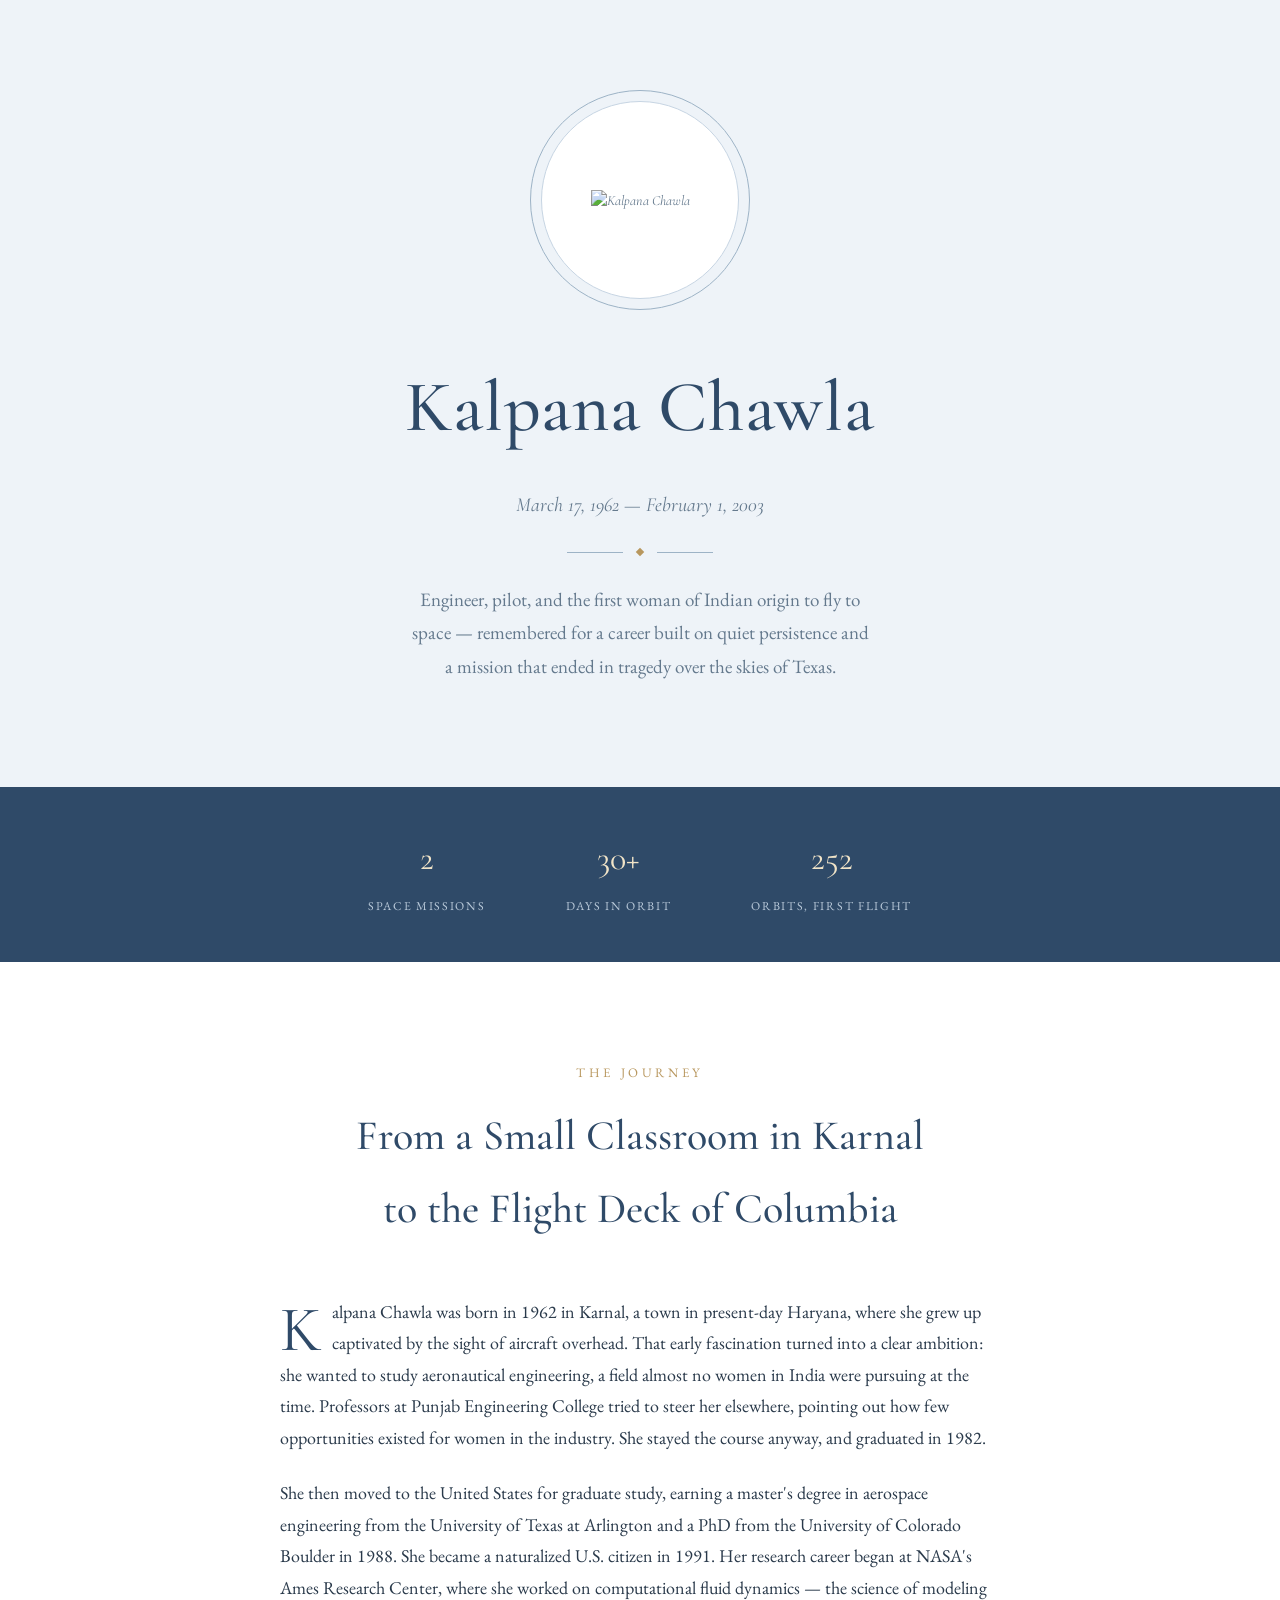
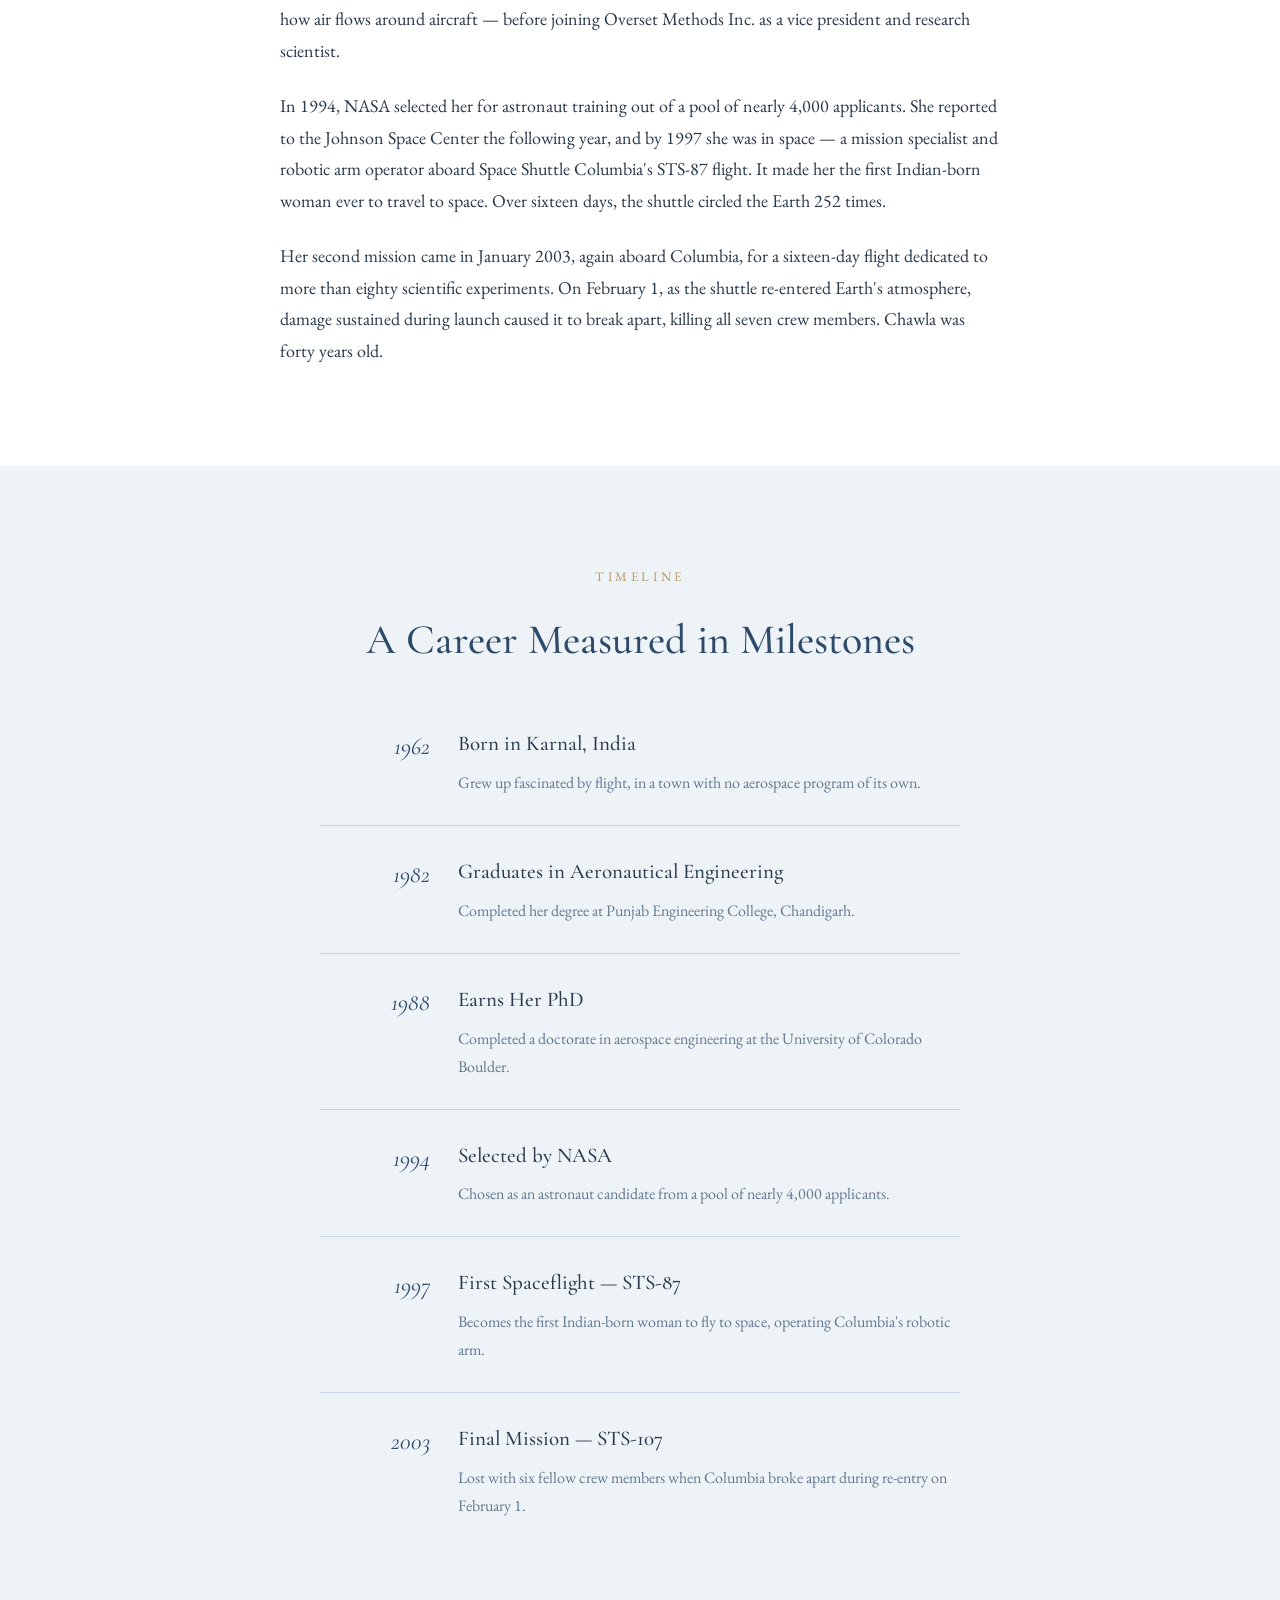
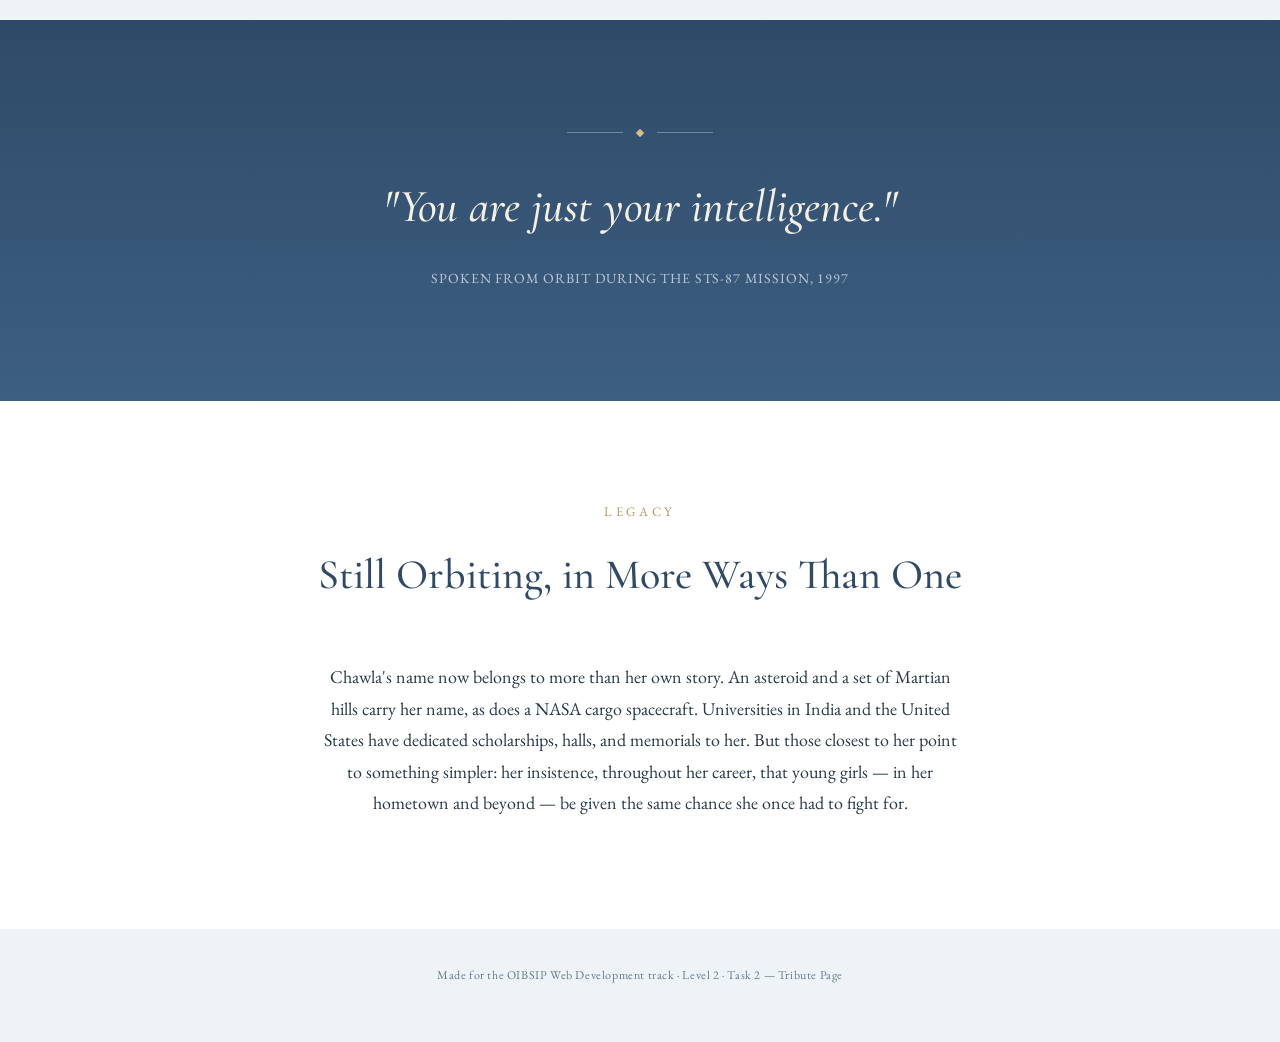
==== WebDev-L2-TributePage/index.html @ d5da19b0 "Add Level 2 Tribute Page task" ====
<!DOCTYPE html>
<html lang="en">
<head>
<meta charset="UTF-8">
<meta name="viewport" content="width=device-width, initial-scale=1.0">
<title>Kalpana Chawla — In Tribute</title>
<link rel="preconnect" href="https://fonts.googleapis.com">
<link rel="preconnect" href="https://fonts.gstatic.com" crossorigin>
<link href="https://fonts.googleapis.com/css2?family=Cormorant+Garamond:ital,wght@0,400;0,500;0,600;1,500&family=EB+Garamond:wght@400;500&display=swap" rel="stylesheet">
<style>
  :root {
    --bg-page: #eef3f8;
    --bg-panel: #ffffff;
    --bg-deep: #2f4a68;
    --bg-deep-2: #3d5f82;
    --line-soft: #c7d5e3;
    --line-deep: #9db3c6;
    --text-primary: #29394a;
    --text-muted: #64798d;
    --text-on-deep: #eef3f8;
    --gold: #b8975e;
    --font-display: 'Cormorant Garamond', serif;
    --font-body: 'EB Garamond', serif;
  }

  * { box-sizing: border-box; margin: 0; padding: 0; }

  body {
    background: var(--bg-page);
    color: var(--text-primary);
    font-family: var(--font-body);
    font-size: 18px;
    line-height: 1.75;
  }

  .ornament {
    display: flex;
    align-items: center;
    justify-content: center;
    gap: 14px;
    margin: 0 auto;
  }

  .ornament .line {
    width: 56px;
    height: 1px;
    background: var(--line-deep);
  }

  .ornament .diamond {
    width: 6px;
    height: 6px;
    background: var(--gold);
    transform: rotate(45deg);
  }

  
  .hero {
    background: var(--bg-page);
    padding: 90px 8vw 70px;
    text-align: center;
  }

  .hero .kicker {
    font-family: var(--font-body);
    font-size: 13px;
    letter-spacing: 0.28em;
    text-transform: uppercase;
    color: var(--text-muted);
    margin-bottom: 28px;
  }

  .portrait-ring {
    width: 220px;
    height: 220px;
    border-radius: 50%;
    border: 1px solid var(--line-deep);
    padding: 10px;
    margin: 0 auto 34px;
  }

  .portrait-box {
    width: 100%;
    height: 100%;
    border-radius: 50%;
    background: var(--bg-panel);
    border: 1px solid var(--line-soft);
    overflow: hidden;
    display: flex;
    align-items: center;
    justify-content: center;
  }

  .portrait-box img {
    width: 100%;
    height: 100%;
    object-fit: cover;
    display: block;
  }

  .portrait-placeholder {
    font-family: var(--font-display);
    font-style: italic;
    font-size: 14px;
    color: var(--text-muted);
    padding: 20px;
    text-align: center;
    line-height: 1.5;
  }

  .hero h1 {
    font-family: var(--font-display);
    font-weight: 500;
    font-size: clamp(44px, 6vw, 72px);
    color: var(--bg-deep);
    letter-spacing: 0.01em;
    margin-bottom: 18px;
  }

  .hero .dates {
    font-family: var(--font-display);
    font-style: italic;
    font-size: 20px;
    color: var(--text-muted);
    margin-bottom: 26px;
  }

  .hero .tagline {
    max-width: 52ch;
    margin: 0 auto 34px;
    color: var(--text-muted);
    font-size: 19px;
  }

  
  .stat-strip {
    background: var(--bg-deep);
    color: var(--text-on-deep);
    padding: 42px 8vw;
    display: flex;
    justify-content: center;
    gap: 80px;
    flex-wrap: wrap;
    text-align: center;
  }

  .stat-strip .stat-num {
    font-family: var(--font-display);
    font-size: 34px;
    color: #f1e4c8;
    display: block;
  }

  .stat-strip .stat-label {
    font-size: 12px;
    letter-spacing: 0.14em;
    text-transform: uppercase;
    color: #b9c9d9;
    margin-top: 4px;
  }

  
  .about {
    background: var(--bg-panel);
    padding: 100px 8vw;
  }

  .section-inner {
    max-width: 720px;
    margin: 0 auto;
  }

  .section-heading {
    text-align: center;
    margin-bottom: 50px;
  }

  .section-heading .kicker {
    font-size: 13px;
    letter-spacing: 0.28em;
    text-transform: uppercase;
    color: var(--gold);
    margin-bottom: 14px;
  }

  .section-heading h2 {
    font-family: var(--font-display);
    font-weight: 500;
    font-size: clamp(30px, 4vw, 42px);
    color: var(--bg-deep);
    margin-bottom: 20px;
  }

  .about p {
    margin-bottom: 24px;
    color: var(--text-primary);
  }

  .about p:last-child { margin-bottom: 0; }

  .drop-cap::first-letter {
    font-family: var(--font-display);
    font-size: 64px;
    float: left;
    line-height: 0.8;
    padding: 8px 10px 0 0;
    color: var(--bg-deep);
  }

  
  .timeline-section {
    background: var(--bg-page);
    padding: 100px 8vw;
  }

  .timeline {
    max-width: 640px;
    margin: 0 auto;
  }

  .t-item {
    display: grid;
    grid-template-columns: 110px 1fr;
    gap: 0 28px;
    padding: 28px 0;
    border-bottom: 1px solid var(--line-soft);
  }

  .t-item:first-child { padding-top: 0; }
  .t-item:last-child { border-bottom: none; padding-bottom: 0; }

  .t-year {
    font-family: var(--font-display);
    font-style: italic;
    font-size: 24px;
    color: var(--bg-deep);
    text-align: right;
  }

  .t-body h3 {
    font-family: var(--font-display);
    font-weight: 500;
    font-size: 21px;
    color: var(--text-primary);
    margin-bottom: 6px;
  }

  .t-body p {
    font-size: 16px;
    color: var(--text-muted);
  }

  
  .quote-section {
    background: var(--bg-deep);
    background-image: linear-gradient(180deg, var(--bg-deep), var(--bg-deep-2));
    color: var(--text-on-deep);
    padding: 110px 8vw;
    text-align: center;
  }

  .quote-section .ornament .line { background: #6f8aa4; }
  .quote-section .ornament .diamond { background: #d8bd8a; }

  blockquote {
    font-family: var(--font-display);
    font-style: italic;
    font-weight: 500;
    font-size: clamp(30px, 4.4vw, 46px);
    max-width: 780px;
    margin: 30px auto 20px;
    color: #f6f0e2;
  }

  .quote-attribution {
    font-size: 14px;
    letter-spacing: 0.06em;
    color: #b9c9d9;
  }

  
  .legacy {
    background: var(--bg-panel);
    padding: 100px 8vw 110px;
    text-align: center;
  }

  .legacy p {
    max-width: 640px;
    margin: 0 auto;
    color: var(--text-primary);
  }

  footer {
    background: var(--bg-page);
    text-align: center;
    padding: 36px 8vw 56px;
    font-size: 12px;
    letter-spacing: 0.05em;
    color: var(--text-muted);
  }

  @media (max-width: 700px) {
    .t-item { grid-template-columns: 76px 1fr; }
    .t-year { font-size: 19px; }
    .stat-strip { gap: 40px; }
  }
</style>
</head>
<body>

<section class="hero">


  <div class="portrait-ring">
    <div class="portrait-box">
      <div class="portrait-placeholder"><br><img src="Kalpana_Chawla.jpg"  alt="Kalpana Chawla"><br></div>
    </div>
  </div>

  <h1>Kalpana Chawla</h1>
  <p class="dates">March 17, 1962 — February 1, 2003</p>
  <div class="ornament"><span class="line"></span><span class="diamond"></span><span class="line"></span></div>
  <p class="tagline" style="margin-top: 28px;">
    Engineer, pilot, and the first woman of Indian origin to fly to space —
    remembered for a career built on quiet persistence and a mission that
    ended in tragedy over the skies of Texas.
  </p>
</section>

<div class="stat-strip">
  <div class="stat">
    <span class="stat-num">2</span>
    <span class="stat-label">Space Missions</span>
  </div>
  <div class="stat">
    <span class="stat-num">30+</span>
    <span class="stat-label">Days in Orbit</span>
  </div>
  <div class="stat">
    <span class="stat-num">252</span>
    <span class="stat-label">Orbits, First Flight</span>
  </div>
</div>

<section class="about">
  <div class="section-inner">
    <div class="section-heading">
      <p class="kicker">The Journey</p>
      <h2>From a Small Classroom in Karnal<br>to the Flight Deck of Columbia</h2>
    </div>

    <p class="drop-cap">
      Kalpana Chawla was born in 1962 in Karnal, a town in present-day Haryana,
      where she grew up captivated by the sight of aircraft overhead. That early
      fascination turned into a clear ambition: she wanted to study aeronautical
      engineering, a field almost no women in India were pursuing at the time.
      Professors at Punjab Engineering College tried to steer her elsewhere,
      pointing out how few opportunities existed for women in the industry. She
      stayed the course anyway, and graduated in 1982.
    </p>

    <p>
      She then moved to the United States for graduate study, earning a master's
      degree in aerospace engineering from the University of Texas at Arlington
      and a PhD from the University of Colorado Boulder in 1988. She became a
      naturalized U.S. citizen in 1991. Her research career began at NASA's Ames
      Research Center, where she worked on computational fluid dynamics — the
      science of modeling how air flows around aircraft — before joining Overset
      Methods Inc. as a vice president and research scientist.
    </p>

    <p>
      In 1994, NASA selected her for astronaut training out of a pool of nearly
      4,000 applicants. She reported to the Johnson Space Center the following
      year, and by 1997 she was in space — a mission specialist and robotic arm
      operator aboard Space Shuttle Columbia's STS-87 flight. It made her the
      first Indian-born woman ever to travel to space. Over sixteen days, the
      shuttle circled the Earth 252 times.
    </p>

    <p>
      Her second mission came in January 2003, again aboard Columbia, for a
      sixteen-day flight dedicated to more than eighty scientific experiments.
      On February 1, as the shuttle re-entered Earth's atmosphere, damage
      sustained during launch caused it to break apart, killing all seven crew
      members. Chawla was forty years old.
    </p>
  </div>
</section>

<section class="timeline-section">
  <div class="section-inner">
    <div class="section-heading">
      <p class="kicker">Timeline</p>
      <h2>A Career Measured in Milestones</h2>
    </div>

    <div class="timeline">
      <div class="t-item">
        <span class="t-year">1962</span>
        <div class="t-body">
          <h3>Born in Karnal, India</h3>
          <p>Grew up fascinated by flight, in a town with no aerospace program of its own.</p>
        </div>
      </div>

      <div class="t-item">
        <span class="t-year">1982</span>
        <div class="t-body">
          <h3>Graduates in Aeronautical Engineering</h3>
          <p>Completed her degree at Punjab Engineering College, Chandigarh.</p>
        </div>
      </div>

      <div class="t-item">
        <span class="t-year">1988</span>
        <div class="t-body">
          <h3>Earns Her PhD</h3>
          <p>Completed a doctorate in aerospace engineering at the University of Colorado Boulder.</p>
        </div>
      </div>

      <div class="t-item">
        <span class="t-year">1994</span>
        <div class="t-body">
          <h3>Selected by NASA</h3>
          <p>Chosen as an astronaut candidate from a pool of nearly 4,000 applicants.</p>
        </div>
      </div>

      <div class="t-item">
        <span class="t-year">1997</span>
        <div class="t-body">
          <h3>First Spaceflight — STS-87</h3>
          <p>Becomes the first Indian-born woman to fly to space, operating Columbia's robotic arm.</p>
        </div>
      </div>

      <div class="t-item">
        <span class="t-year">2003</span>
        <div class="t-body">
          <h3>Final Mission — STS-107</h3>
          <p>Lost with six fellow crew members when Columbia broke apart during re-entry on February 1.</p>
        </div>
      </div>
    </div>
  </div>
</section>

<section class="quote-section">
  <div class="ornament"><span class="line"></span><span class="diamond"></span><span class="line"></span></div>
  <blockquote>"You are just your intelligence."</blockquote>
  <p class="quote-attribution">SPOKEN FROM ORBIT DURING THE STS-87 MISSION, 1997</p>
</section>

<section class="legacy">
  <div class="section-heading">
    <p class="kicker">Legacy</p>
    <h2>Still Orbiting, in More Ways Than One</h2>
  </div>
  <p>
    Chawla's name now belongs to more than her own story. An asteroid and a
    set of Martian hills carry her name, as does a NASA cargo spacecraft.
    Universities in India and the United States have dedicated scholarships,
    halls, and memorials to her. But those closest to her point to something
    simpler: her insistence, throughout her career, that young girls — in her
    hometown and beyond — be given the same chance she once had to fight for.
  </p>
</section>

<footer>
  Made for the OIBSIP Web Development track · Level 2 · Task 2 — Tribute Page
</footer>

</body>
</html>
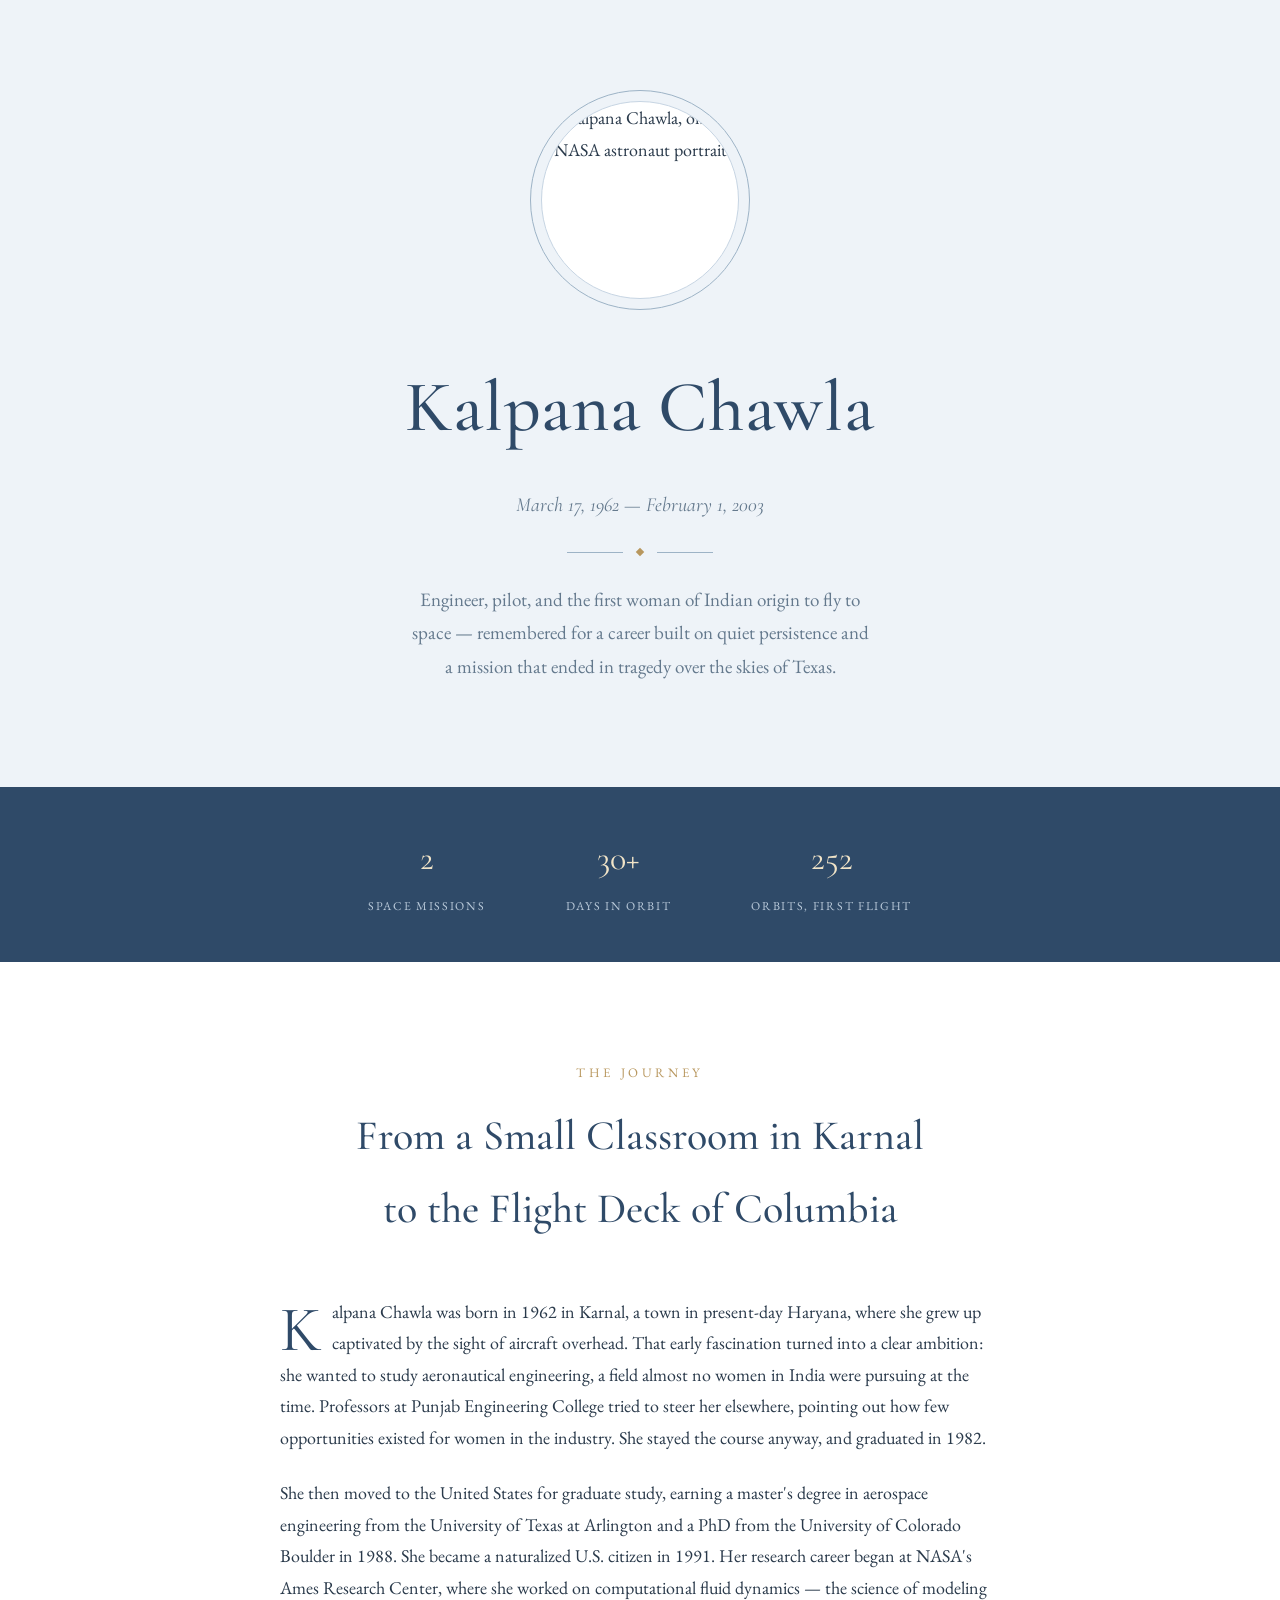
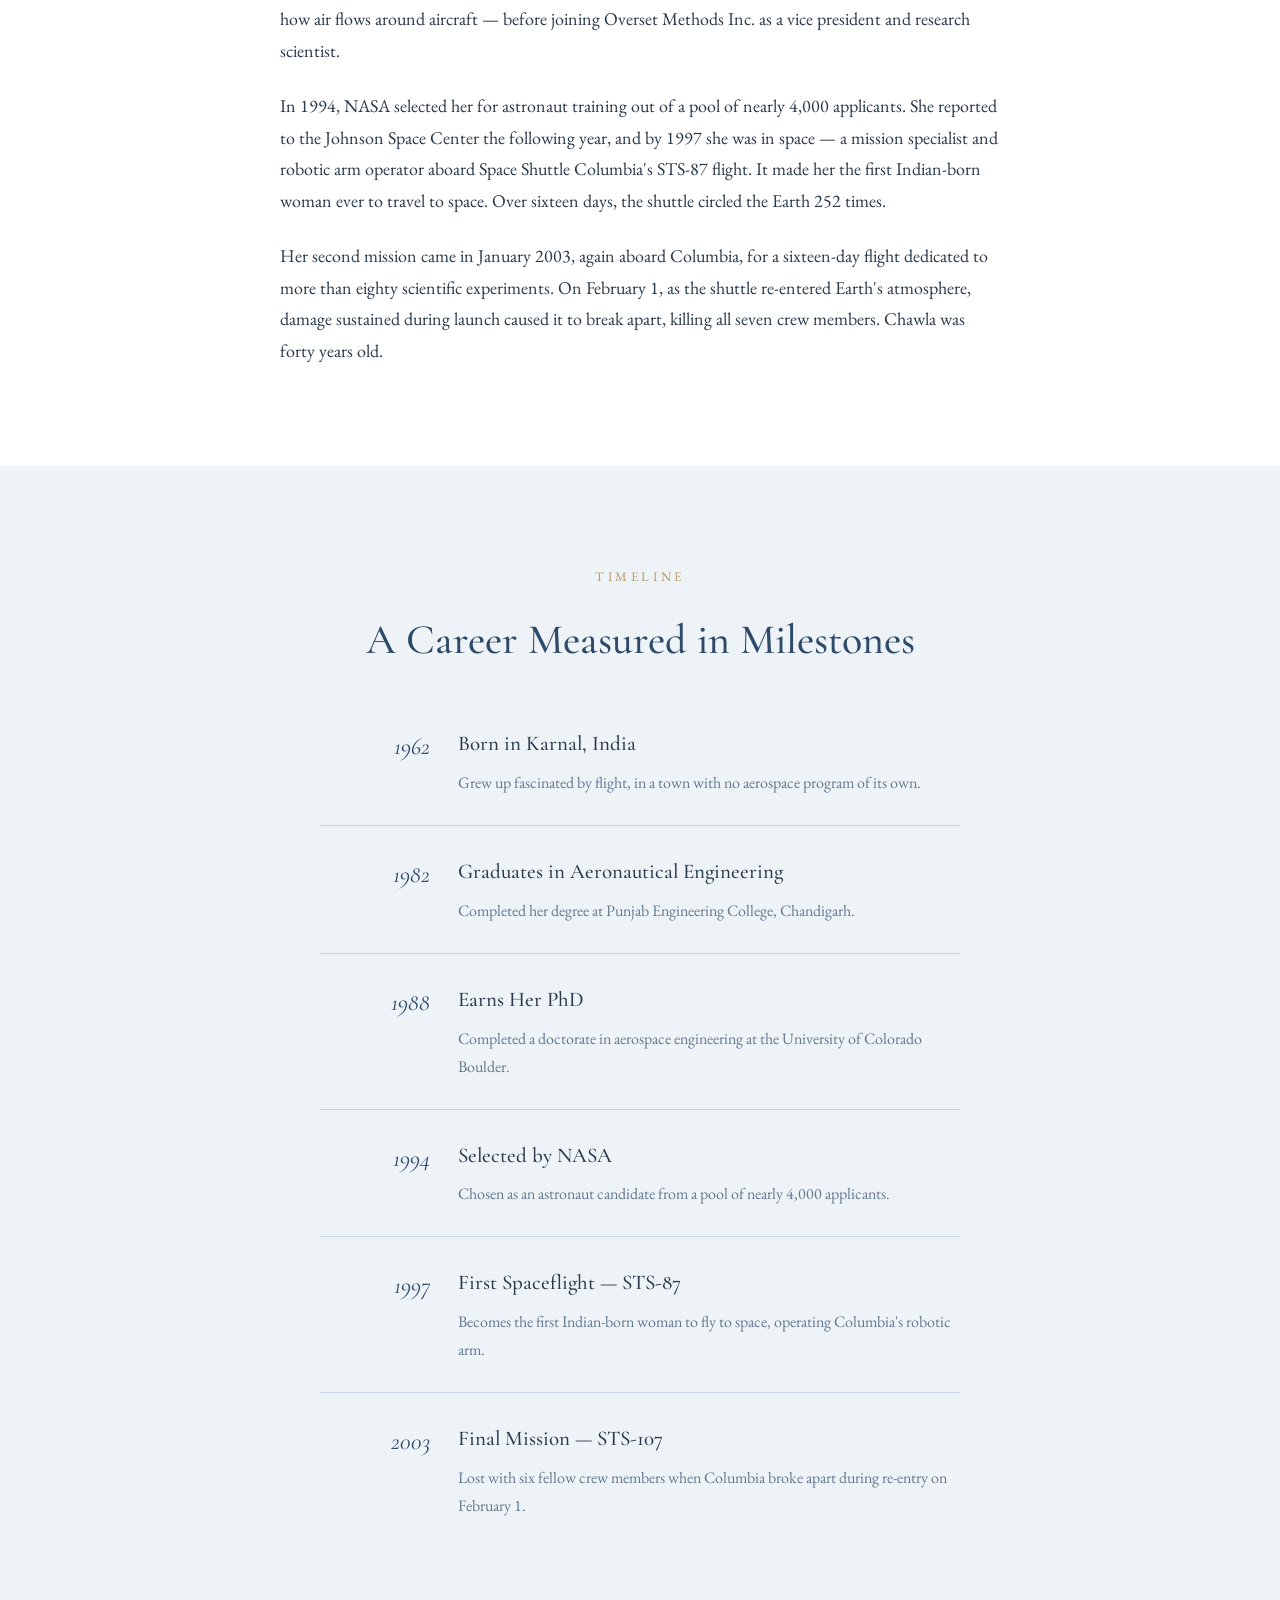
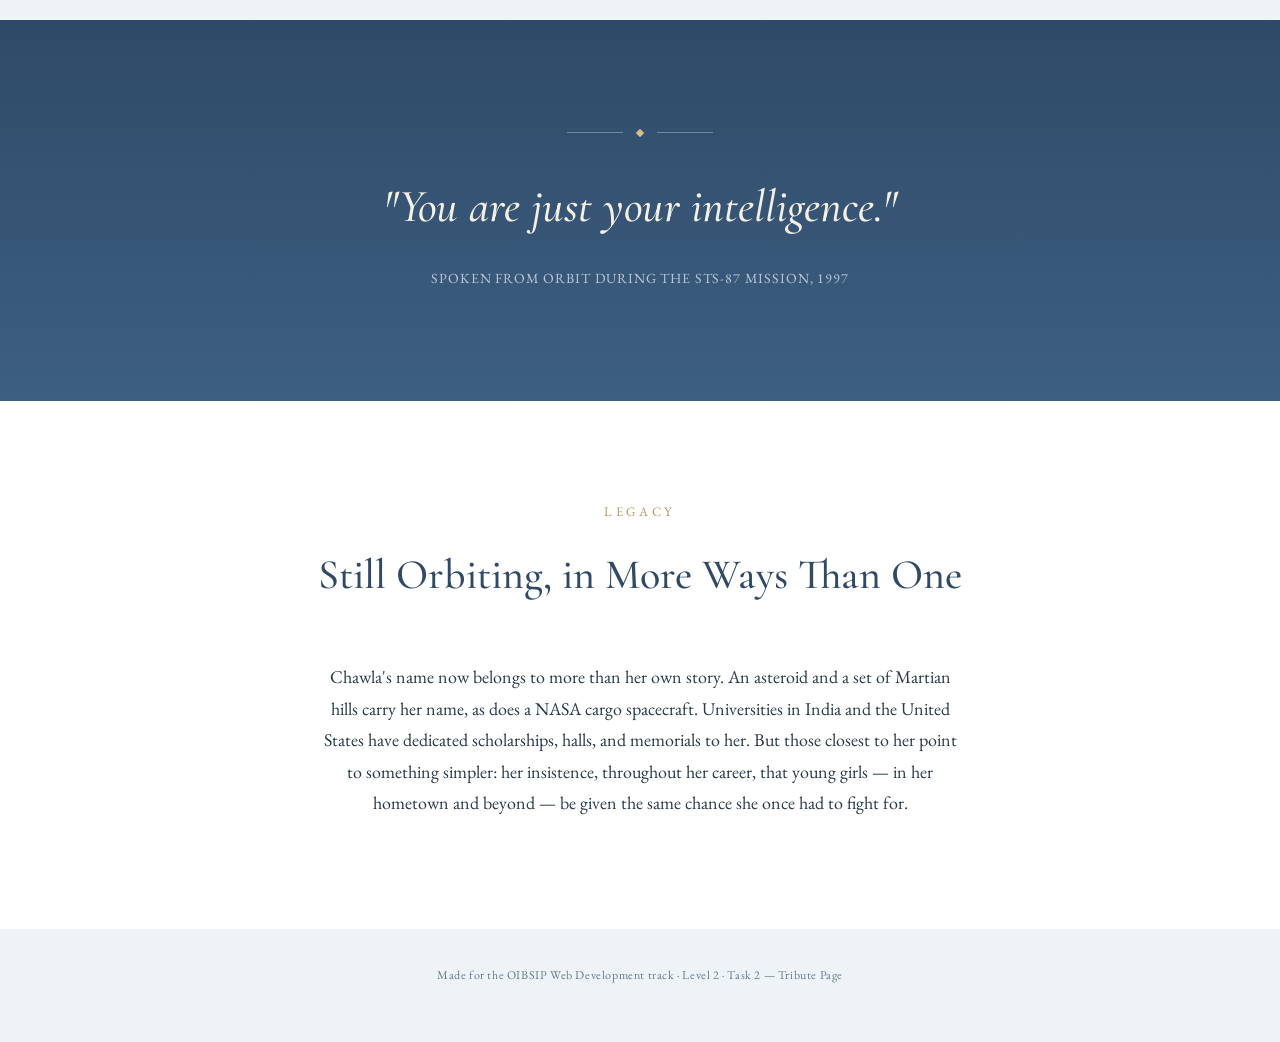
==== commit 5065100d: "Fix photo path in tribute page" ====
--- a/WebDev-L2-TributePage/index.html
+++ b/WebDev-L2-TributePage/index.html
@@ -132,7 +132,7 @@
     font-size: 19px;
   }
 
-  
+
   .stat-strip {
     background: var(--bg-deep);
     color: var(--text-on-deep);
@@ -310,11 +310,11 @@
 <body>
 
 <section class="hero">
-
+  
 
   <div class="portrait-ring">
     <div class="portrait-box">
-      <div class="portrait-placeholder"><br><img src="Kalpana_Chawla.jpg"  alt="Kalpana Chawla"><br></div>
+      <img src="Kalpana_Chawla.jpg" alt="Kalpana Chawla, official NASA astronaut portrait">
     </div>
   </div>
 
